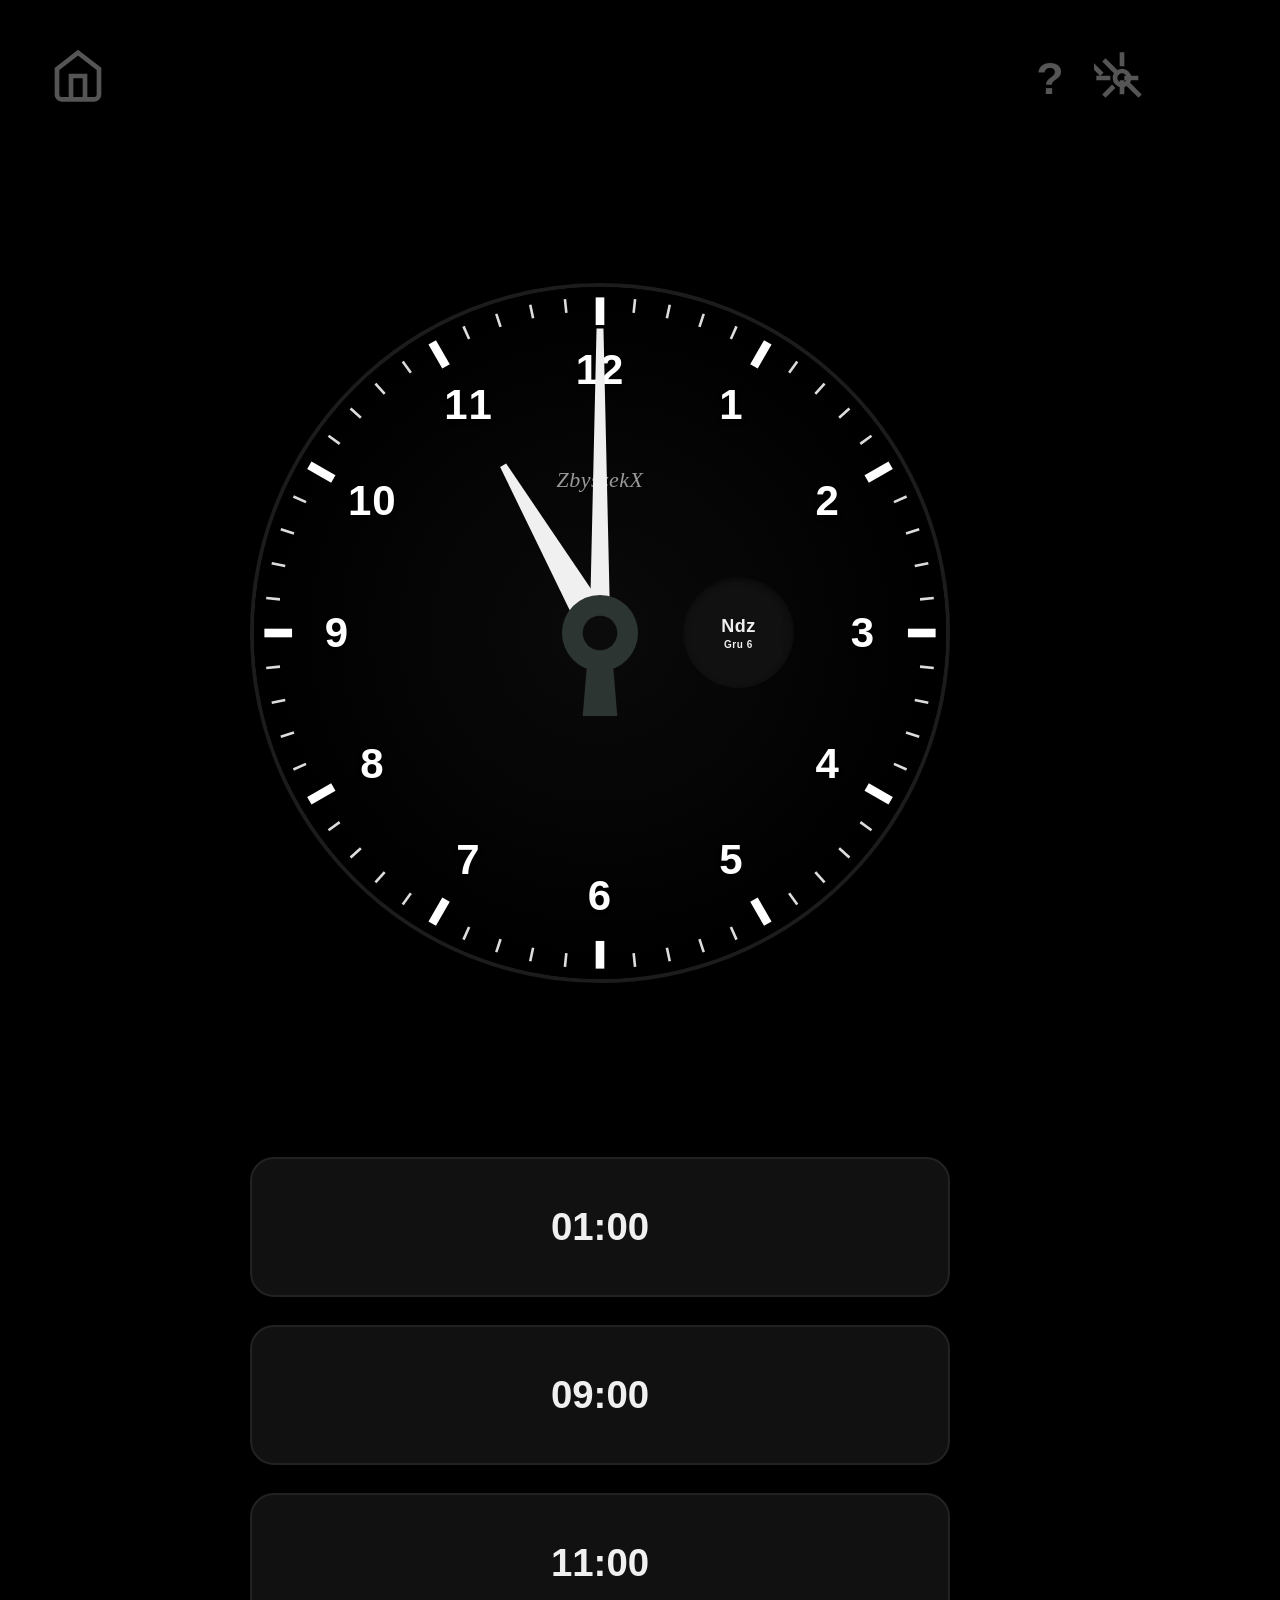
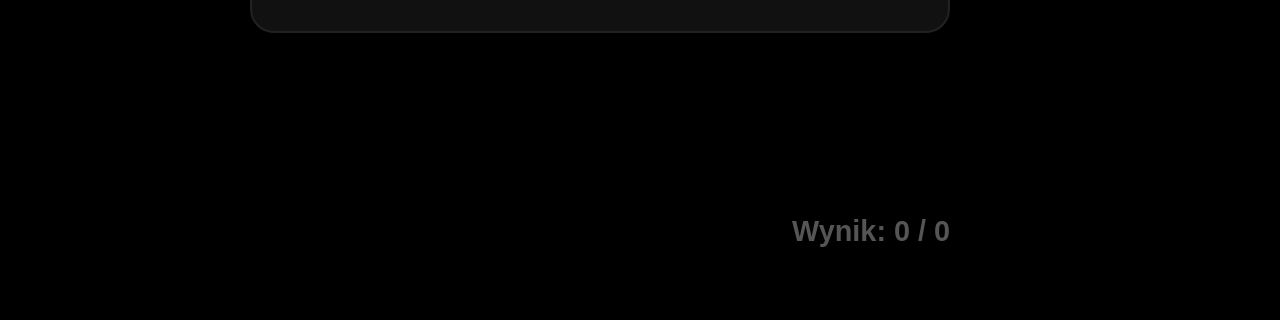
==== godziny.html @ e3cc91d4 "Initial commit" ====
<!DOCTYPE html>
<html lang="pl">
	<head>
		<meta charset="UTF-8" />
		<meta name="viewport" content="width=device-width, initial-scale=1.0" />
		<title>Quiz ABC</title>
		<link rel="stylesheet" href="clock-styles.css" />
		<style>
			* {
				margin: 0;
				padding: 0;
				box-sizing: border-box;
			}

			body {
				font-family: "Segoe UI", Tahoma, Geneva, Verdana, sans-serif;
				background: #000;
				color: #f0f0f0;
				width: 1200px;
				height: 1920px;
				display: flex;
				flex-direction: column;
				align-items: center;
				justify-content: space-between;
				padding: 48px 0 64px;
			}

			/* Top bar */
			.topbar {
				width: 1100px;
				display: flex;
				justify-content: space-between;
				align-items: center;
			}

			.icon-btn {
				width: 56px;
				height: 56px;
				cursor: pointer;
				color: #555;
				transition: color 0.2s;
				-webkit-tap-highlight-color: transparent;
			}

			.icon-btn:hover { color: #f0f0f0; }

			.settings-icon {
				transition: color 0.2s, transform 0.2s;
			}

			.settings-icon:hover {
				transform: rotate(90deg);
			}

			/* Clock */
			#clockContainer .clock {
				width: 700px;
				height: 700px;
			}

			#clockContainer .clock .numbers .num {
				font-size: 42px;
			}

			#clockContainer .clock .digital-time {
				font-size: 18px;
			}

			#clockContainer .clock .digital-date {
				font-size: 10px;
			}

			#clockContainer .clock .brand {
				font-size: 22px;
			}

			/* Answer buttons */
			.answers-grid {
				display: flex;
				flex-direction: column;
				gap: 28px;
				width: 700px;
			}

			.answer-btn {
				width: 100%;
				height: 140px;
				background: #111;
				border: 2px solid #222;
				border-radius: 24px;
				font-size: 2.4rem;
				font-weight: 600;
				cursor: pointer;
				color: #f0f0f0;
				transition: background 0.2s, border-color 0.2s;
				-webkit-tap-highlight-color: transparent;
			}

			.answer-btn:hover {
				background: #1a1a1a;
				border-color: #444;
			}

			.answer-btn.correct {
				background: #16a34a;
				border-color: #16a34a;
				color: white;
			}

			.answer-btn.wrong {
				background: #dc2626;
				border-color: #dc2626;
				color: white;
			}

			/* Feedback & score */
			.bottom-info {
				width: 700px;
				display: flex;
				justify-content: space-between;
				align-items: center;
			}

			.feedback {
				font-size: 1.8rem;
				font-weight: 600;
				min-height: 48px;
			}

			.feedback.ok  { color: #16a34a; }
			.feedback.bad { color: #dc2626; }

			.score {
				font-size: 1.8rem;
				font-weight: 600;
				color: #555;
			}

			/* Modal */
			.modal {
				display: none;
				position: fixed;
				inset: 0;
				background: rgba(0, 0, 0, 0.7);
				z-index: 1000;
			}

			.modal.active {
				display: flex;
				align-items: center;
				justify-content: center;
			}

			.modal-content {
				background: #111;
				border: 2px solid #222;
				border-radius: 24px;
				padding: 48px;
				min-width: 600px;
				display: grid;
				gap: 20px;
			}

			.modal-modes {
				display: grid;
				gap: 16px;
			}

			.mode-toggle {
				padding: 24px 28px;
				border: 2px solid #333;
				background: #1a1a1a;
				border-radius: 16px;
				font-size: 1.2rem;
				font-weight: 600;
				cursor: pointer;
				color: #f0f0f0;
				transition: all 0.2s;
				-webkit-tap-highlight-color: transparent;
			}

			.mode-toggle:hover  { background: #222; }
			.mode-toggle.active { background: #2563eb; border-color: #2563eb; color: white; }

			.sound-toggle {
				display: flex;
				align-items: center;
				justify-content: space-between;
				padding: 24px 28px;
				background: #1a1a1a;
				border: 2px solid #333;
				border-radius: 16px;
				font-size: 1.4rem;
				font-weight: 600;
				cursor: pointer;
				-webkit-tap-highlight-color: transparent;
			}

			.toggle-switch {
				width: 72px;
				height: 36px;
				background: #333;
				border-radius: 18px;
				position: relative;
				transition: background 0.2s;
				flex-shrink: 0;
			}

			.toggle-switch.active {
				background: #16a34a;
			}

			.toggle-switch::after {
				content: '';
				position: absolute;
				width: 28px;
				height: 28px;
				background: white;
				border-radius: 50%;
				top: 4px;
				left: 4px;
				transition: transform 0.2s;
			}

			.toggle-switch.active::after {
				transform: translateX(36px);
			}

			/* Help hint */
			.hint-area {
				flex: 1;
				margin: 0 28px;
				color: #888;
				font-size: 1.3rem;
				font-weight: 500;
				line-height: 1.5;
				text-align: center;
				opacity: 0;
				pointer-events: none;
				transition: opacity 0.2s;
			}
			.hint-area.active { opacity: 1; }

			.topbar-right {
				display: flex;
				align-items: center;
				gap: 16px;
			}

			.help-btn {
				width: 56px;
				height: 56px;
				border: none;
				background: transparent;
				color: #555;
				font-size: 2.8rem;
				font-weight: 700;
				cursor: pointer;
				display: flex;
				align-items: center;
				justify-content: center;
				transition: color 0.2s;
				-webkit-tap-highlight-color: transparent;
				padding: 0;
				line-height: 1;
			}
			.help-btn:hover,
			.help-btn.active {
				color: #f0f0f0;
			}
		</style>
	</head>
	<body>

		<div class="topbar">
			<a href="start.html" title="Wróć do menu">
				<svg class="icon-btn" viewBox="0 0 24 24" fill="none" stroke="currentColor" stroke-width="2">
					<path d="M3 9l9-7 9 7v11a2 2 0 0 1-2 2H5a2 2 0 0 1-2-2z"></path>
					<polyline points="9 22 9 12 15 12 15 22"></polyline>
				</svg>
			</a>
			<div class="hint-area" id="hintArea">Odczytaj godzinę z zegara i wybierz poprawną odpowiedź spośród trzech opcji.</div>
			<div class="topbar-right">
				<button class="help-btn" id="helpBtn">?</button>
				<svg class="icon-btn settings-icon" id="settingsIcon" viewBox="0 0 24 24" fill="none" stroke="currentColor" stroke-width="2">
					<circle cx="12" cy="12" r="3"></circle>
					<path d="M12 1v6m0 6v6M4.22 4.22l4.24 4.24m5.08 5.08l4.24 4.24M1 12h6m6 0h6M4.22 19.78l4.24-4.24m-5.08-5.08l-4.24-4.24M19.78 19.78l-4.24-4.24m-5.08-5.08l-4.24-4.24"></path>
				</svg>
			</div>
		</div>

		<div id="clockContainer"></div>

		<div class="answers-grid">
			<button class="answer-btn" id="ans0">--:--</button>
			<button class="answer-btn" id="ans1">--:--</button>
			<button class="answer-btn" id="ans2">--:--</button>
		</div>

		<div class="bottom-info">
			<div class="feedback" id="feedback"></div>
			<div class="score" id="score">Wynik: 0 / 0</div>
		</div>

		<div class="modal" id="settingsModal">
			<div class="modal-content">
				<div class="modal-modes">
					<button class="mode-toggle active" data-mode="full">Pełne godziny</button>
					<button class="mode-toggle" data-mode="half">Połówki (30 min)</button>
					<button class="mode-toggle" data-mode="quarter">Kwadranse (15, 45 min)</button>
					<button class="mode-toggle" data-mode="five">Co 5 minut</button>
					<button class="mode-toggle" data-mode="any">Każda minuta</button>
				</div>
				<div class="sound-toggle" id="soundToggleRow">
					<span>Dźwięki</span>
					<div class="toggle-switch active" id="soundToggle"></div>
				</div>
			</div>
		</div>

		<script src="clock-renderer.js"></script>
		<script>
			// ==================== Load Global Settings ====================
			const STORAGE_KEYS = {
				activeModes: 'zegar_activeModes',
				soundEnabled: 'zegar_soundEnabled',
				clockBg: 'zegar_clockBg',
				handColor: 'zegar_handColor',
			};

			function loadGlobalSettings() {
				return {
					activeModes: JSON.parse(localStorage.getItem(STORAGE_KEYS.activeModes)) || ['full'],
					soundEnabled: localStorage.getItem(STORAGE_KEYS.soundEnabled) !== 'false',
					clockBg: localStorage.getItem(STORAGE_KEYS.clockBg) || 'solid',
					handColor: localStorage.getItem(STORAGE_KEYS.handColor) || 'white',
				};
			}

			const globalSettings = loadGlobalSettings();

			// Initialize clock using the module
			const clockContainer = document.getElementById("clockContainer");
			const clock = new ClockRenderer(clockContainer, {
				size: 'sm',
				interactive: false,
				showBrand: true,
				showDigital: true,
				showDate: true,
				showSecondHand: false,
				showBgControls: false,
				handColor: globalSettings.handColor,
			});

			// Apply saved background
			clock.setBackground(globalSettings.clockBg);

			const feedbackEl = document.getElementById("feedback");
			const scoreEl = document.getElementById("score");

			const answerButtons = [
				document.getElementById("ans0"),
				document.getElementById("ans1"),
				document.getElementById("ans2"),
			];

			let currentTime = { hour: 12, minute: 0 };
			let correctIndex = 0;
			let totalAnswers = 0;
			let correctAnswers = 0;
			let activeModes = new Set(globalSettings.activeModes);
			let soundEnabled = globalSettings.soundEnabled;
			let audioContext = null;

			// Sync mode toggles UI to match loaded settings
			document.querySelectorAll('.mode-toggle').forEach(btn => {
				btn.classList.toggle('active', activeModes.has(btn.dataset.mode));
			});

			// Sync sound toggle UI
			const soundToggleInit = document.getElementById('soundToggle');
			soundToggleInit.classList.toggle('active', soundEnabled);

			function initAudioContext() {
				if (!audioContext) {
					audioContext = new (window.AudioContext || window.webkitAudioContext)();
				}
				if (audioContext.state === 'suspended') {
					audioContext.resume();
				}
			}

			function playBeep(frequency, duration) {
				if (!soundEnabled) return;
				initAudioContext();
				const oscillator = audioContext.createOscillator();
				const gainNode = audioContext.createGain();
				oscillator.connect(gainNode);
				gainNode.connect(audioContext.destination);
				oscillator.frequency.value = frequency;
				oscillator.type = 'sine';
				gainNode.gain.setValueAtTime(0.3, audioContext.currentTime);
				gainNode.gain.exponentialRampToValueAtTime(0.01, audioContext.currentTime + duration / 1000);
				oscillator.start(audioContext.currentTime);
				oscillator.stop(audioContext.currentTime + duration / 1000);
			}

			function playSuccess() { playBeep(880, 150); }
			function playError()   { playBeep(220, 300); }

			const MODE_MINUTES = {
				full: [0],
				half: [30],
				quarter: [15, 45],
				five: [0, 5, 10, 15, 20, 25, 30, 35, 40, 45, 50, 55],
				any: Array.from({ length: 60 }, (_, i) => i),
			};

			function formatTime(hour, minute) {
				const h = String(hour).padStart(2, "0");
				const m = String(minute).padStart(2, "0");
				return `${h}:${m}`;
			}

			function randomMinute() {
				const allMinutes = new Set();
				activeModes.forEach((mode) => {
					MODE_MINUTES[mode].forEach((m) => allMinutes.add(m));
				});
				const minutesArray = Array.from(allMinutes);
				return minutesArray[Math.floor(Math.random() * minutesArray.length)];
			}

			function generateOptions(correctTime) {
				const options = new Set([formatTime(correctTime.hour, correctTime.minute)]);
				while (options.size < 3) {
					const hour = Math.floor(Math.random() * 12) + 1;
					const minute = randomMinute();
					options.add(formatTime(hour, minute));
				}
				return Array.from(options);
			}

			function shuffle(array) {
				for (let i = array.length - 1; i > 0; i--) {
					const j = Math.floor(Math.random() * (i + 1));
					[array[i], array[j]] = [array[j], array[i]];
				}
				return array;
			}

			function setNewQuestion() {
				const hour = Math.floor(Math.random() * 12) + 1;
				const minute = randomMinute();
				currentTime = { hour, minute };

				// Use clock renderer to display time
				clock.setTime(hour, minute);

				const options = shuffle(generateOptions(currentTime));
				correctIndex = options.indexOf(formatTime(hour, minute));

				options.forEach((value, idx) => {
					const btn = answerButtons[idx];
					btn.textContent = value;
					btn.className = "answer-btn";
					btn.disabled = false;
					btn.onclick = () => checkAnswer(idx);
				});

				feedbackEl.textContent = "";
				feedbackEl.className = "feedback";
			}

			function checkAnswer(selectedIndex) {
				// Disable all buttons to prevent multiple clicks
				answerButtons.forEach(btn => btn.disabled = true);

				totalAnswers += 1;
				const correctTimeText = formatTime(currentTime.hour, currentTime.minute);

				if (selectedIndex === correctIndex) {
					correctAnswers += 1;
					feedbackEl.textContent = `Dobrze! ${correctTimeText}.`;
					feedbackEl.className = "feedback ok";
					answerButtons[selectedIndex].classList.add("correct");
					playSuccess();
				} else {
					feedbackEl.textContent = `Nie tym razem. ${correctTimeText}.`;
					feedbackEl.className = "feedback bad";
					answerButtons[selectedIndex].classList.add("wrong");
					answerButtons[correctIndex].classList.add("correct");
					playError();
				}
				scoreEl.textContent = `Wynik: ${correctAnswers} / ${totalAnswers}`;

				setTimeout(setNewQuestion, 2000);
			}

			const settingsIcon = document.getElementById("settingsIcon");
			const settingsModal = document.getElementById("settingsModal");

			settingsIcon.addEventListener("click", () => {
				settingsModal.classList.add("active");
			});

			settingsModal.addEventListener("click", (e) => {
				if (e.target === settingsModal) {
					settingsModal.classList.remove("active");
				}
			});

			document.addEventListener("keydown", (e) => {
				if (e.key === "Escape") {
					settingsModal.classList.remove("active");
				}
			});

			document.querySelectorAll(".mode-toggle").forEach((btn) => {
				btn.addEventListener("click", () => {
					const mode = btn.dataset.mode;
					if (activeModes.has(mode)) {
						if (activeModes.size > 1) {
							activeModes.delete(mode);
							btn.classList.remove("active");
						}
					} else {
						activeModes.add(mode);
						btn.classList.add("active");
					}
					setNewQuestion();
				});
			});

			const soundToggle = document.getElementById("soundToggle");
			soundToggle.addEventListener("click", () => {
				soundEnabled = !soundEnabled;
				soundToggle.classList.toggle("active");
				if (soundEnabled) {
					initAudioContext();
					playBeep(660, 100);
				}
			});

			const helpBtn = document.getElementById('helpBtn');
			const hintArea = document.getElementById('hintArea');
			helpBtn.addEventListener('click', () => {
				hintArea.classList.toggle('active');
				helpBtn.classList.toggle('active');
			});

			setNewQuestion();
		</script>
	</body>
</html>
---- clock-styles.css ----
/* ZbyszekX Clock Face Styles */

/* Main Watch Container */
.clock {
  position: relative;
  width: 400px;
  height: 400px;
  border-radius: 50%;
  box-shadow: 
    0 0 35px rgba(0,0,0,0.9), 
    inset 0 0 15px rgba(255,255,255,0.05);
  border: 4px solid #1c1c1c;
  overflow: hidden;
  flex-shrink: 0;
}

.clock.interactive {
  cursor: grab;
  touch-action: none;
}

.clock.interactive:active {
  cursor: grabbing;
}

/* Size variants */
.clock.clock-sm {
  width: 300px;
  height: 300px;
}

.clock.clock-lg {
  width: 500px;
  height: 500px;
}

/* Background Layers */
.clock .bg-layer {
  position: absolute;
  top: 0;
  left: 0;
  width: 100%;
  height: 100%;
  transition: opacity 0.4s ease;
  opacity: 0;
  z-index: 1;
}

.clock .bg-layer.active {
  opacity: 1;
}

/* 1. Solid Black */
.clock .bg-solid {
  background-color: #030303;
  background-image: radial-gradient(circle at center, #0a0a0a 0%, #000 70%);
}

/* 2. Spiral Aperture */
.clock .bg-spiral {
  background: 
    radial-gradient(circle at center, transparent 30%, rgba(0,0,0,0.8) 100%),
    conic-gradient(from 0deg at 50% 50%, #000 0deg, #151515 5deg, #000 10deg, #151515 15deg, #000 20deg, #151515 25deg, #000 30deg, #151515 35deg, #000 40deg, #151515 45deg, #000 50deg, #151515 55deg, #000 60deg, #151515 65deg, #000 70deg, #151515 75deg, #000 80deg, #151515 85deg, #000 90deg, #151515 95deg, #000 100deg, #151515 105deg, #000 110deg, #151515 115deg, #000 120deg, #151515 125deg, #000 130deg, #151515 135deg, #000 140deg, #151515 145deg, #000 150deg, #151515 155deg, #000 160deg, #151515 165deg, #000 170deg, #151515 175deg, #000 180deg, #151515 185deg, #000 190deg, #151515 195deg, #000 200deg, #151515 205deg, #000 210deg, #151515 215deg, #000 220deg, #151515 225deg, #000 230deg, #151515 235deg, #000 240deg, #151515 245deg, #000 250deg, #151515 255deg, #000 260deg, #151515 265deg, #000 270deg, #151515 275deg, #000 280deg, #151515 285deg, #000 290deg, #151515 295deg, #000 300deg, #151515 305deg, #000 310deg, #151515 315deg, #000 320deg, #151515 325deg, #000 330deg, #151515 335deg, #000 340deg, #151515 345deg, #000 350deg, #151515 355deg, #000 360deg);
}

/* 3. Carbon Grid */
.clock .bg-grid {
  background-color: #080808;
  background-image: 
    linear-gradient(rgba(255, 255, 255, 0.04) 1px, transparent 1px),
    linear-gradient(90deg, rgba(255, 255, 255, 0.04) 1px, transparent 1px);
  background-size: 8px 8px;
}
.clock .bg-grid::after {
  content: ""; position: absolute; inset: 0;
  background: radial-gradient(circle at center, transparent 20%, rgba(0,0,0,0.8) 90%);
}

/* 4. Tech Circuit */
.clock .bg-tech {
  background-color: #050505;
  background-image: 
    linear-gradient(rgba(255, 255, 255, 0.03) 1px, transparent 1.5px),
    linear-gradient(90deg, rgba(255, 255, 255, 0.03) 1px, transparent 1.5px),
    linear-gradient(rgba(255, 255, 255, 0.02) 1px, transparent 1px),
    linear-gradient(90deg, rgba(255, 255, 255, 0.02) 1px, transparent 1px);
  background-size: 40px 40px, 40px 40px, 10px 10px, 10px 10px;
  background-position: -1px -1px;
}
.clock .bg-tech::before {
  content: ""; position: absolute; inset: 0;
  background: radial-gradient(circle at center, transparent 0%, rgba(0,0,0,0.6) 100%);
}

/* Brand Typography */
.clock .brand {
  position: absolute;
  top: 27%;
  left: 0;
  width: 100%;
  text-align: center;
  color: #999;
  font-family: "Georgia", serif;
  font-style: italic;
  font-size: 18px;
  letter-spacing: 0.5px;
  z-index: 10;
}

.clock.clock-sm .brand {
  font-size: 14px;
  top: 26%;
}

/* Digital Right Sub-dial */
.clock .digital-display {
  position: absolute;
  top: 42%;
  left: 62%;
  width: 16%;
  height: 16%;
  background-color: rgba(20, 21, 20, 0.8);
  border-radius: 50%;
  display: flex;
  flex-direction: column;
  justify-content: center;
  align-items: center;
  box-shadow: inset 0 2px 6px rgba(0,0,0,0.6);
  z-index: 10;
  backdrop-filter: blur(2px);
}

.clock .digital-time {
  color: #f0f0f0;
  font-weight: 800;
  font-size: 15px;
  letter-spacing: 0.5px;
  margin-bottom: 2px;
  font-family: "Trebuchet MS", sans-serif;
}

.clock .digital-date {
  color: #d82928;
  font-size: 9px;
  font-weight: 700;
  letter-spacing: 0.5px;
}

.clock.clock-sm .digital-time {
  font-size: 12px;
}

.clock.clock-sm .digital-date {
  font-size: 7px;
}

/* Numbers */
.clock .numbers {
  position: absolute;
  top: 0;
  left: 0;
  width: 100%;
  height: 100%;
  z-index: 10;
  pointer-events: none;
}

.clock .numbers .num {
  position: absolute;
  transform: translate(-50%, -50%);
  color: white;
  font-size: 34px;
  font-weight: 900;
  font-family: "Impact", sans-serif;
  letter-spacing: 1px;
  text-shadow: 0 2px 4px rgba(0,0,0,0.5);
}

.clock.clock-sm .numbers .num {
  font-size: 26px;
}

/* Number positions (percentage based) */
.clock .num.n12 { top: 12%; left: 50%; }
.clock .num.n1  { top: 17.1%; left: 69%; }
.clock .num.n2  { top: 31%; left: 82.9%; }
.clock .num.n3  { top: 50%; left: 88%; }
.clock .num.n4  { top: 69%; left: 82.9%; }
.clock .num.n5  { top: 82.9%; left: 69%; }
.clock .num.n6  { top: 88%; left: 50%; }
.clock .num.n7  { top: 82.9%; left: 31%; }
.clock .num.n8  { top: 69%; left: 17.1%; }
.clock .num.n9  { top: 50%; left: 12%; }
.clock .num.n10 { top: 31%; left: 17.1%; }
.clock .num.n11 { top: 17.1%; left: 31%; }

/* SVG Overlays */
.clock svg.overlay {
  position: absolute;
  top: 0;
  left: 0;
  width: 100%;
  height: 100%;
  z-index: 20;
}

/* Background Selector Buttons */
.bg-controls {
  display: flex;
  gap: 12px;
  justify-content: center;
  margin-top: 16px;
}

.bg-controls .bg-btn {
  width: 36px;
  height: 36px;
  border-radius: 50%;
  border: 2px solid #333;
  cursor: pointer;
  transition: transform 0.2s, border-color 0.2s;
  overflow: hidden;
  position: relative;
  background: #000;
}

.bg-controls .bg-btn:hover {
  transform: scale(1.1);
  border-color: #d82928;
}

.bg-controls .bg-btn.active {
  border-color: #d82928;
  box-shadow: 0 0 10px rgba(216, 41, 40, 0.4);
}

/* Button Mini-Previews */
.bg-controls .p-solid { background: radial-gradient(circle, #222, #000); }
.bg-controls .p-spiral { background: conic-gradient(#000, #333, #000); }
.bg-controls .p-grid { background-image: radial-gradient(#444 1px, transparent 0); background-size: 4px 4px; }
.bg-controls .p-tech { background-image: linear-gradient(#333 1px, transparent 0), linear-gradient(90deg, #333 1px, transparent 0); background-size: 10px 10px; }

/* Ghost hands for showing correct answer */
.clock .ghost-hour,
.clock .ghost-minute {
  opacity: 0.5;
}

.clock .ghost-hour polygon,
.clock .ghost-minute polygon {
  fill: #16a34a !important;
}
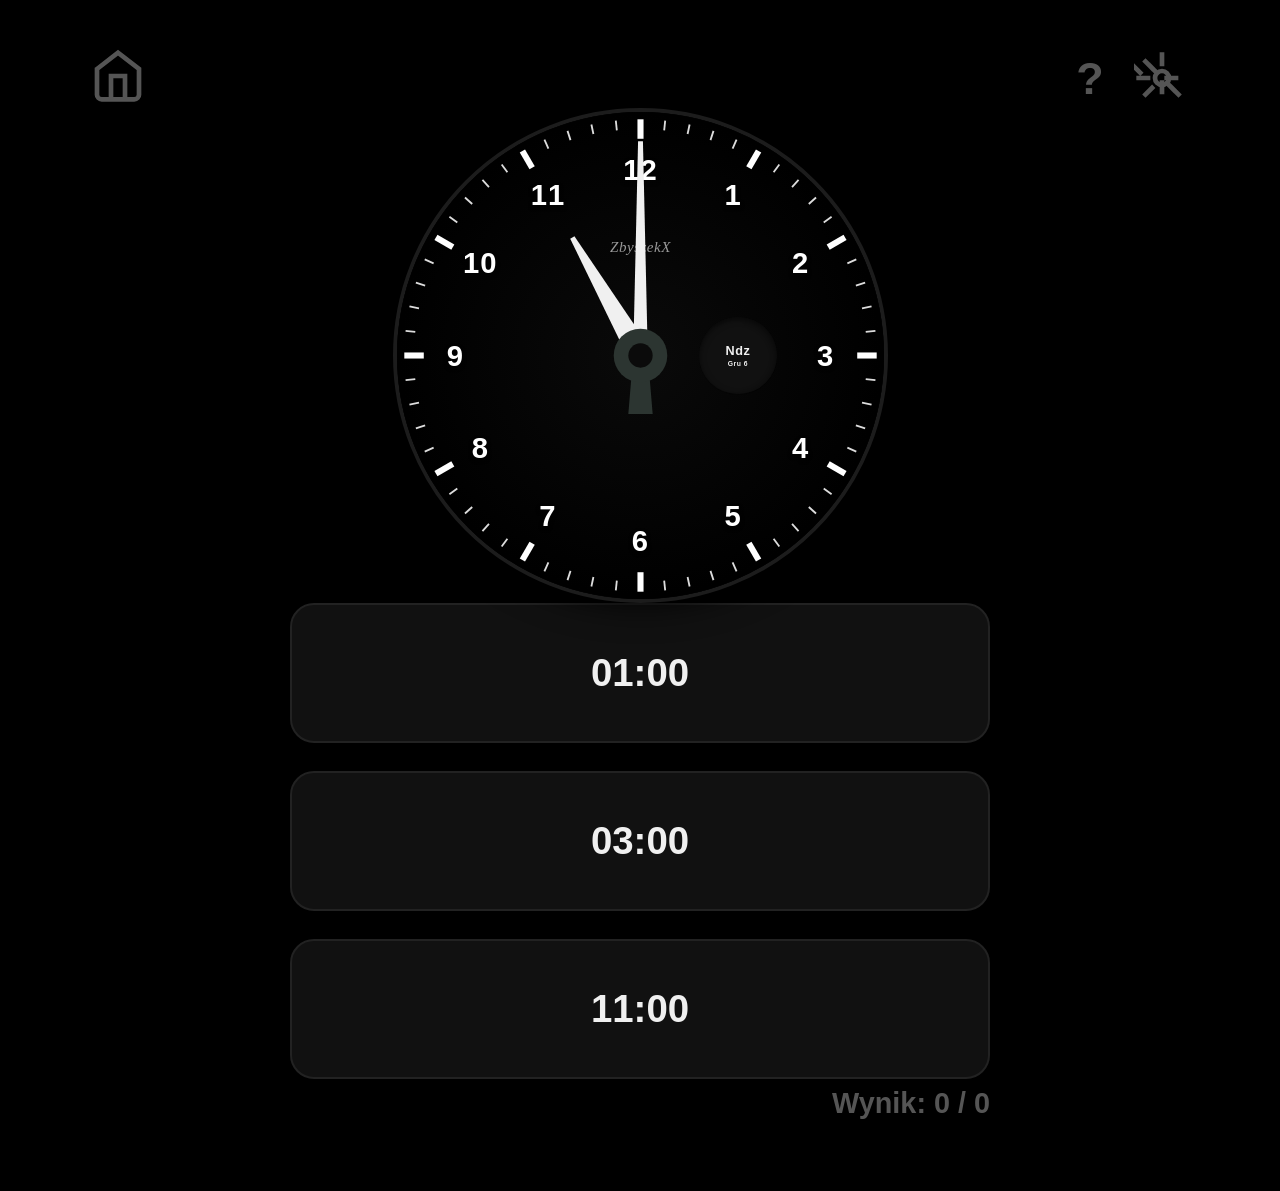
==== commit dfc4d4ca: "pierwszy projekt responsywności" ====
--- a/godziny.html
+++ b/godziny.html
@@ -16,26 +16,26 @@
 				font-family: "Segoe UI", Tahoma, Geneva, Verdana, sans-serif;
 				background: #000;
 				color: #f0f0f0;
-				width: 1200px;
-				height: 1920px;
+				width: 100%;
+				min-height: 100dvh;
 				display: flex;
 				flex-direction: column;
 				align-items: center;
 				justify-content: space-between;
-				padding: 48px 0 64px;
+				padding: clamp(16px, 4vw, 48px) 0 clamp(24px, 5vw, 64px);
 			}
 
 			/* Top bar */
 			.topbar {
-				width: 1100px;
+				width: min(1100px, 95vw);
 				display: flex;
 				justify-content: space-between;
 				align-items: center;
 			}
 
 			.icon-btn {
-				width: 56px;
-				height: 56px;
+				width: clamp(36px, 8vw, 56px);
+				height: clamp(36px, 8vw, 56px);
 				cursor: pointer;
 				color: #555;
 				transition: color 0.2s;
@@ -54,41 +54,41 @@
 
 			/* Clock */
 			#clockContainer .clock {
-				width: 700px;
-				height: 700px;
+				width: clamp(280px, min(85vw, 55vh), 700px);
+				height: clamp(280px, min(85vw, 55vh), 700px);
 			}
 
 			#clockContainer .clock .numbers .num {
-				font-size: 42px;
+				font-size: clamp(20px, 6cqi, 42px);
 			}
 
 			#clockContainer .clock .digital-time {
-				font-size: 18px;
+				font-size: clamp(9px, 2.6cqi, 18px);
 			}
 
 			#clockContainer .clock .digital-date {
-				font-size: 10px;
+				font-size: clamp(5px, 1.4cqi, 10px);
 			}
 
 			#clockContainer .clock .brand {
-				font-size: 22px;
+				font-size: clamp(11px, 3.1cqi, 22px);
 			}
 
 			/* Answer buttons */
 			.answers-grid {
 				display: flex;
 				flex-direction: column;
-				gap: 28px;
-				width: 700px;
+				gap: clamp(12px, 3vw, 28px);
+				width: min(700px, 90vw);
 			}
 
 			.answer-btn {
 				width: 100%;
-				height: 140px;
+				height: clamp(70px, 14vw, 140px);
 				background: #111;
 				border: 2px solid #222;
 				border-radius: 24px;
-				font-size: 2.4rem;
+				font-size: clamp(1rem, 3vw, 2.4rem);
 				font-weight: 600;
 				cursor: pointer;
 				color: #f0f0f0;
@@ -115,7 +115,7 @@
 
 			/* Feedback & score */
 			.bottom-info {
-				width: 700px;
+				width: min(700px, 90vw);
 				display: flex;
 				justify-content: space-between;
 				align-items: center;
@@ -248,8 +248,8 @@
 			}
 
 			.help-btn {
-				width: 56px;
-				height: 56px;
+				width: clamp(36px, 8vw, 56px);
+				height: clamp(36px, 8vw, 56px);
 				border: none;
 				background: transparent;
 				color: #555;
--- a/clock-styles.css
+++ b/clock-styles.css
@@ -3,8 +3,8 @@
 /* Main Watch Container */
 .clock {
   position: relative;
-  width: 400px;
-  height: 400px;
+  width: clamp(240px, min(80vw, 60vh), 500px);
+  height: clamp(240px, min(80vw, 60vh), 500px);
   border-radius: 50%;
   box-shadow: 
     0 0 35px rgba(0,0,0,0.9), 
@@ -12,6 +12,7 @@
   border: 4px solid #1c1c1c;
   overflow: hidden;
   flex-shrink: 0;
+  container-type: inline-size;
 }
 
 .clock.interactive {
@@ -25,13 +26,13 @@
 
 /* Size variants */
 .clock.clock-sm {
-  width: 300px;
-  height: 300px;
+  width: clamp(180px, min(70vw, 45vh), 300px);
+  height: clamp(180px, min(70vw, 45vh), 300px);
 }
 
 .clock.clock-lg {
-  width: 500px;
-  height: 500px;
+  width: clamp(280px, min(85vw, 70vh), 600px);
+  height: clamp(280px, min(85vw, 70vh), 600px);
 }
 
 /* Background Layers */
@@ -102,13 +103,12 @@
   color: #999;
   font-family: "Georgia", serif;
   font-style: italic;
-  font-size: 18px;
+  font-size: clamp(10px, 4.5cqi, 18px);
   letter-spacing: 0.5px;
   z-index: 10;
 }
 
 .clock.clock-sm .brand {
-  font-size: 14px;
   top: 26%;
 }
 
@@ -133,7 +133,7 @@
 .clock .digital-time {
   color: #f0f0f0;
   font-weight: 800;
-  font-size: 15px;
+  font-size: clamp(8px, 3.75cqi, 15px);
   letter-spacing: 0.5px;
   margin-bottom: 2px;
   font-family: "Trebuchet MS", sans-serif;
@@ -141,18 +141,12 @@
 
 .clock .digital-date {
   color: #d82928;
-  font-size: 9px;
+  font-size: clamp(5px, 2.25cqi, 9px);
   font-weight: 700;
   letter-spacing: 0.5px;
 }
 
-.clock.clock-sm .digital-time {
-  font-size: 12px;
-}
-
-.clock.clock-sm .digital-date {
-  font-size: 7px;
-}
+/* .clock-sm digital font sizes handled automatically by container query */
 
 /* Numbers */
 .clock .numbers {
@@ -169,7 +163,7 @@
   position: absolute;
   transform: translate(-50%, -50%);
   color: white;
-  font-size: 34px;
+  font-size: clamp(14px, 8.5cqi, 34px);
   font-weight: 900;
   font-family: "Impact", sans-serif;
   letter-spacing: 1px;
@@ -177,7 +171,7 @@
 }
 
 .clock.clock-sm .numbers .num {
-  font-size: 26px;
+  font-size: clamp(12px, 8.5cqi, 26px);
 }
 
 /* Number positions (percentage based) */
@@ -213,8 +207,8 @@
 }
 
 .bg-controls .bg-btn {
-  width: 36px;
-  height: 36px;
+  width: clamp(28px, 6vw, 36px);
+  height: clamp(28px, 6vw, 36px);
   border-radius: 50%;
   border: 2px solid #333;
   cursor: pointer;
